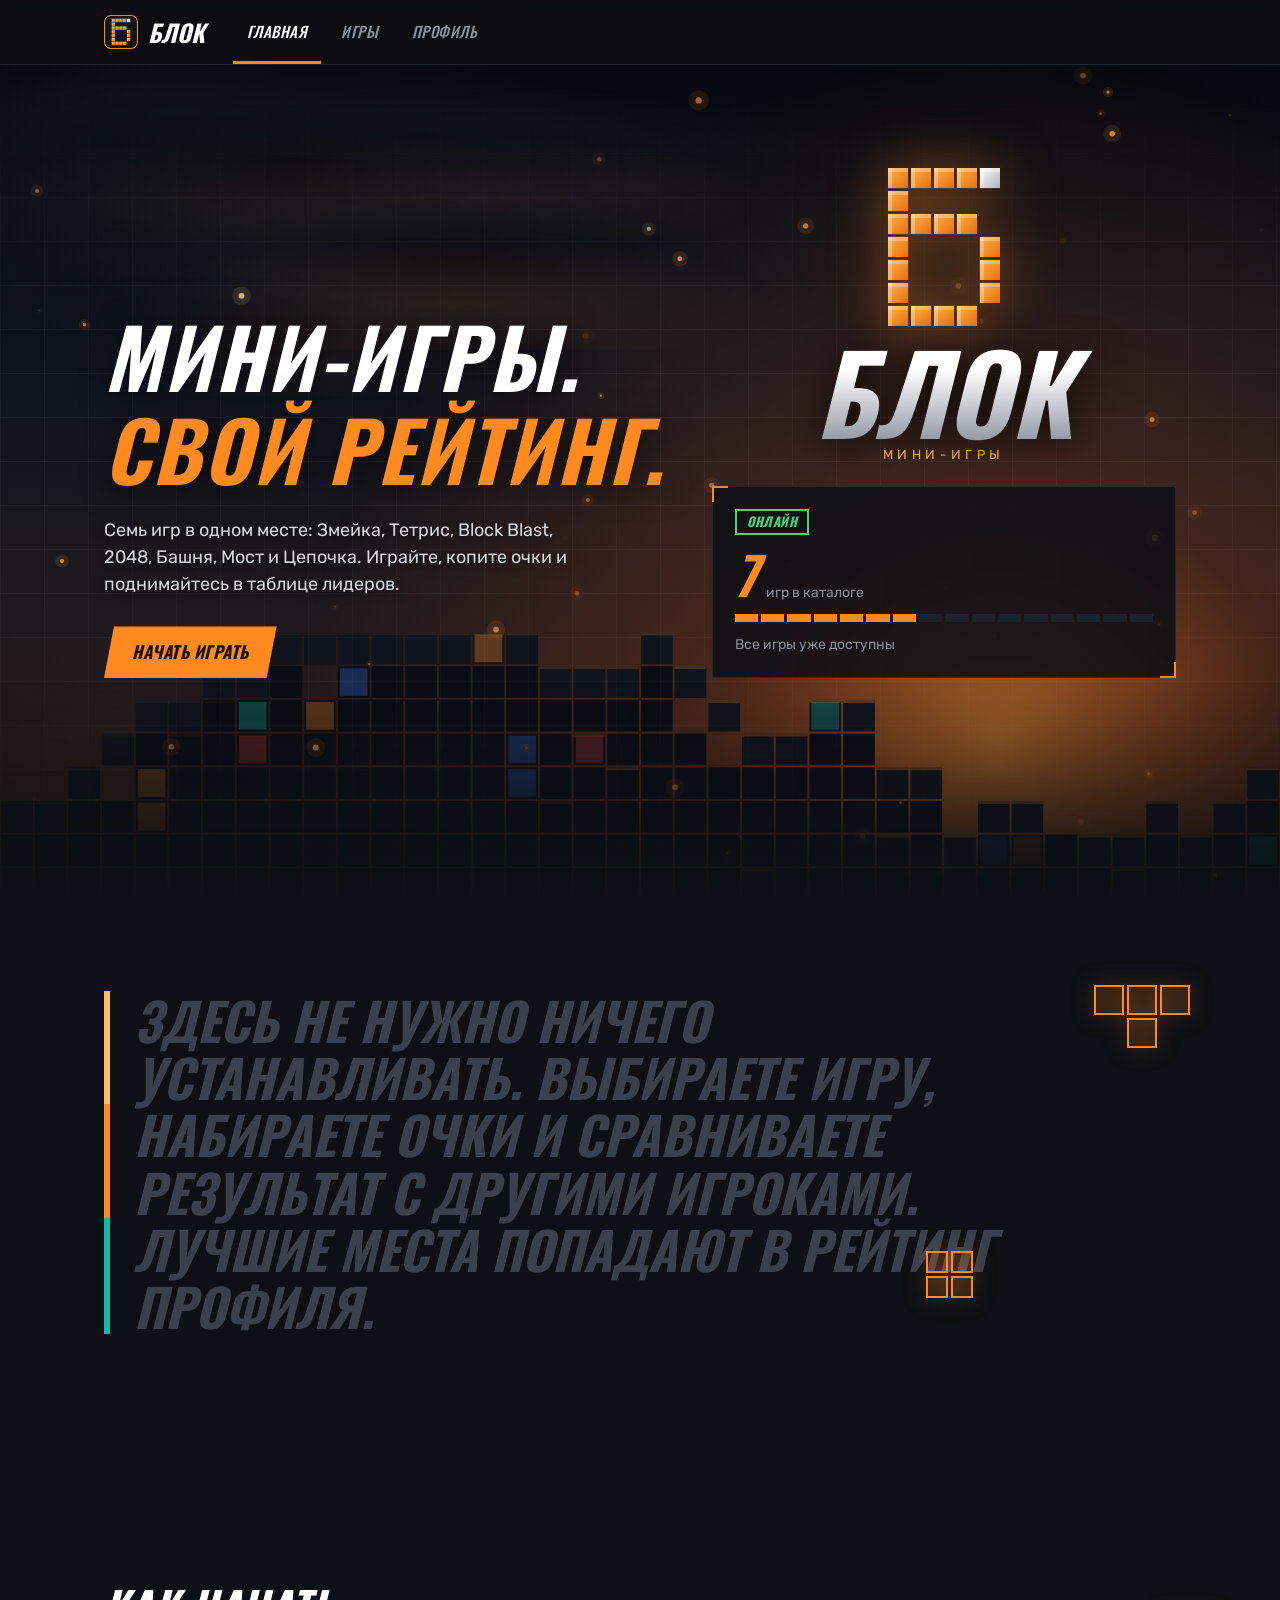
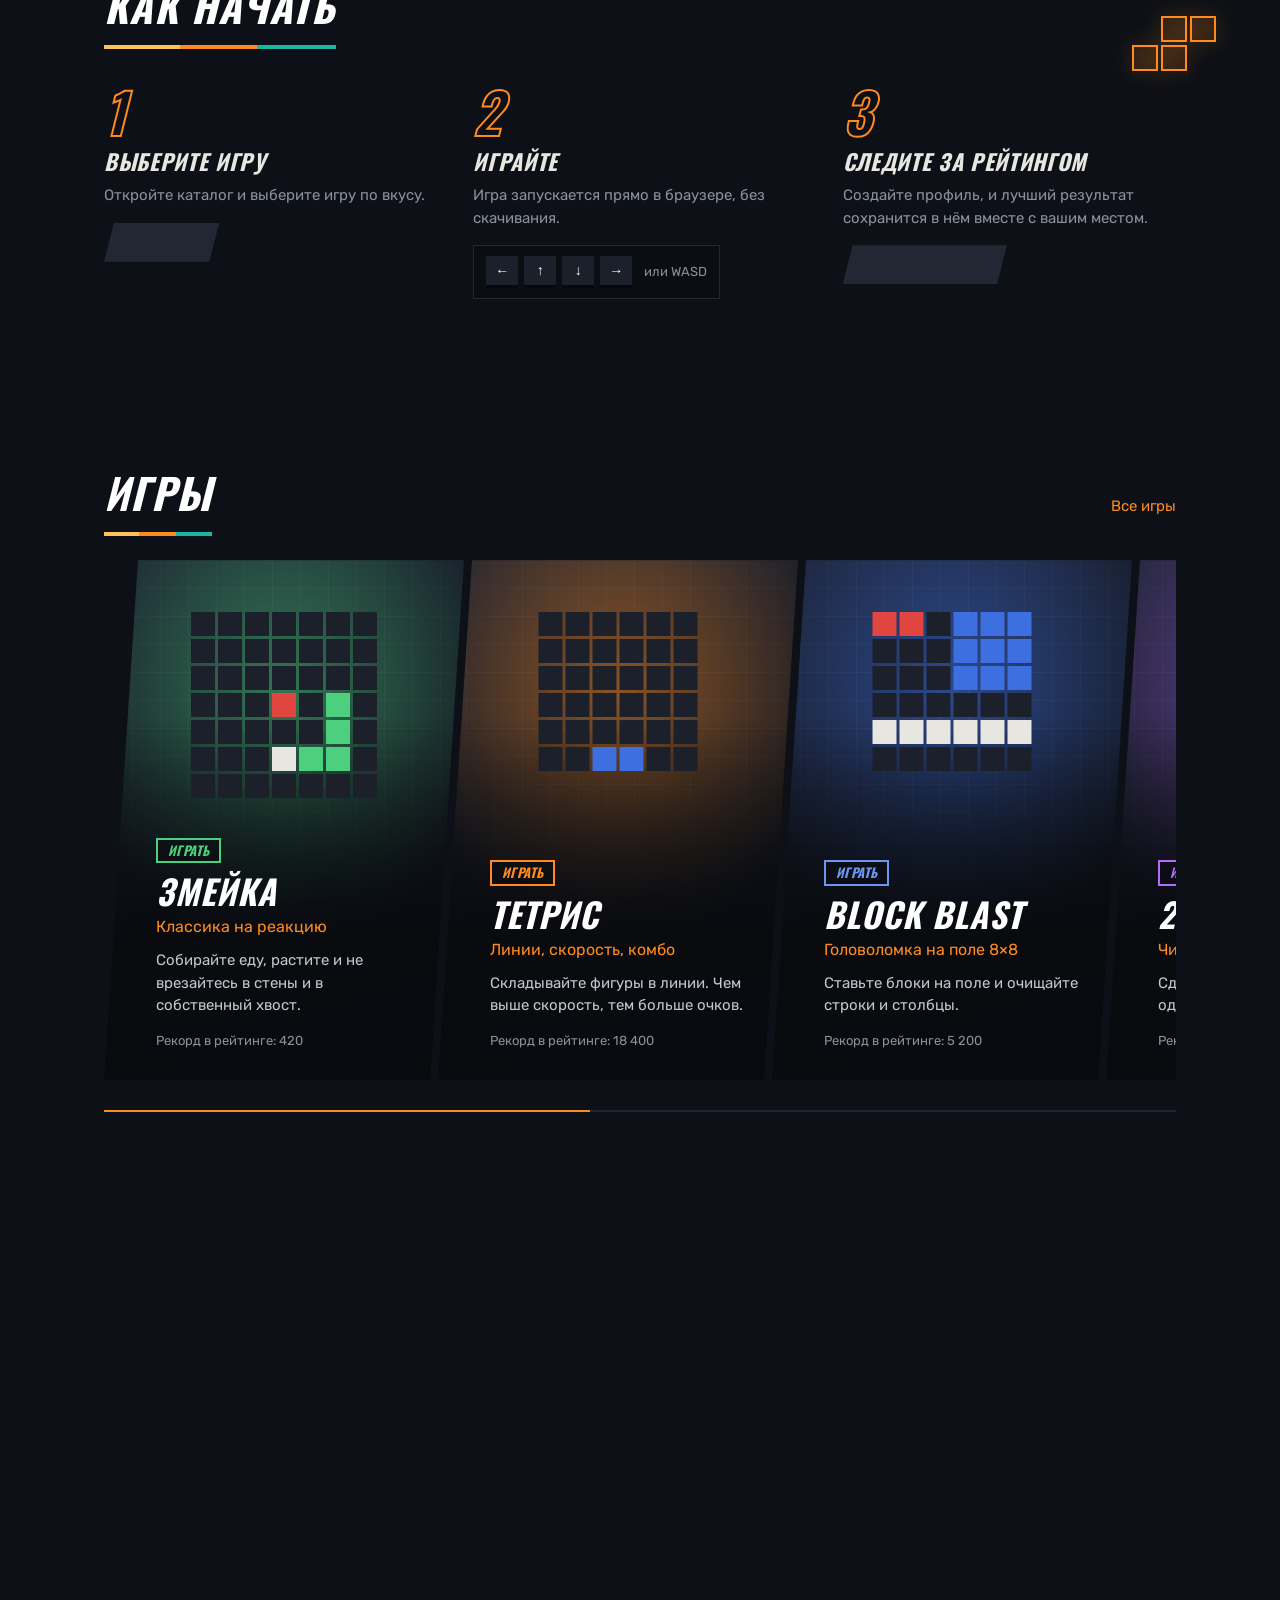
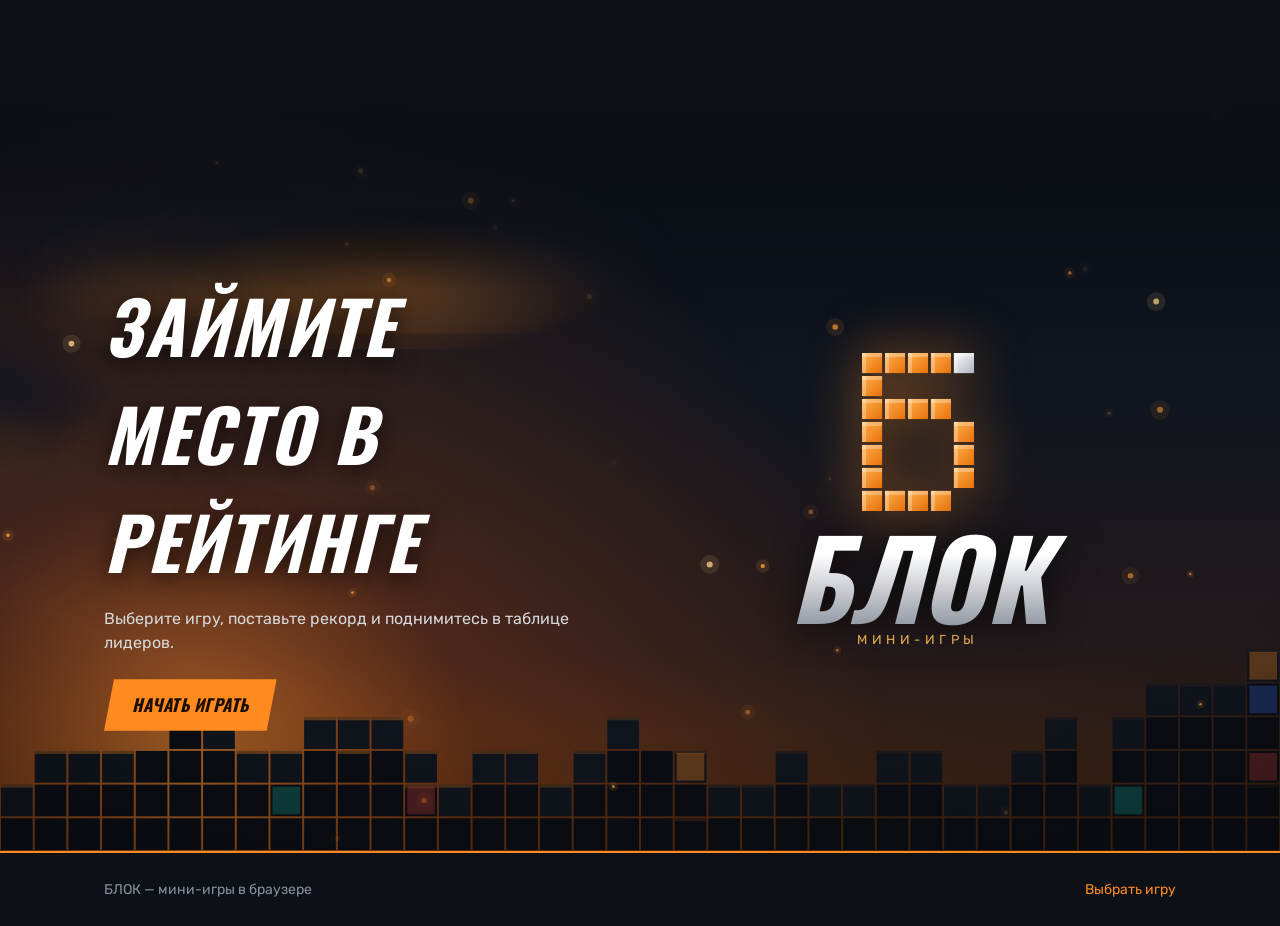
==== index.html @ c41e554f "test1" ====
<!DOCTYPE html>
<html lang="ru"><head><meta charset="UTF-8"><meta name="viewport" content="width=device-width, initial-scale=1">
<title>БЛОК — мини-игры</title>
<link href="https://fonts.googleapis.com/css2?family=Oswald:wght@500;700&family=Rubik:wght@400;500&display=swap" rel="stylesheet">
<link rel="icon" href="logo.svg" type="image/svg+xml"><link rel="stylesheet" href="style.css"></head><body><canvas id="bgfx" data-fx="page"></canvas>
<header><div class="wrap"><a class="logo" href="index.html"><img src="logo.svg" alt="" width="34" height="34">БЛОК</a><nav class="nav"><a href="index.html" class="on">Главная</a><a href="games.html">Игры</a><a href="profile.html">Профиль</a></nav></div></header>
<main>
<div class="hero"><div class="scene"><canvas data-fx="hero"></canvas></div><div id="rain"></div><div class="wrap">
 <div><h1>Мини-игры.<br><span>Свой рейтинг.</span></h1>
 <p>Семь игр в одном месте: Змейка, Тетрис, Block Blast, 2048, Башня, Мост и Цепочка. Играйте, копите очки и поднимайтесь в таблице лидеров.</p>
 <a class="btn main" href="games.html">Начать играть</a></div>
 <div class="right"><div class="emblem"><img class="mark" src="mark.svg" alt=""><div class="word">БЛОК</div><small>мини-игры</small></div>
 <div class="status"><span class="tag">Онлайн</span><div class="big">7<small>игр в каталоге</small></div>
 <div class="bar"><i class="f"></i><i class="f"></i><i class="f"></i><i class="f"></i><i class="f"></i><i class="f"></i><i class="f"></i><i></i><i></i><i></i><i></i><i></i><i></i><i></i><i></i><i></i></div>
 <div style="color:var(--muted);font-size:14px">Все игры уже доступны</div></div></div>
</div></div>
<div class="manifest"><i data-fl="2" data-s="30" style="right:7%;top:14%"></i><i data-fl="1" data-s="22" data-d="-4" style="right:24%;top:58%"></i><div class="wrap"><p class="reveal">Здесь не нужно ничего устанавливать. Выбираете игру, набираете очки и сравниваете результат с другими игроками. Лучшие места попадают в рейтинг профиля.</p></div></div>
<section><i data-fl="4" data-s="26" data-d="-2" style="right:5%;top:24%"></i><div class="wrap"><h2>Как начать</h2><div class="steps">
 <div><div class="n">1</div><h3>Выберите игру</h3><p>Откройте каталог и выберите игру по вкусу.</p><div class="act"><a class="btn sm" href="games.html">К каталогу</a></div></div>
 <div><div class="n">2</div><h3>Играйте</h3><p>Игра запускается прямо в браузере, без скачивания.</p><div class="keys"><kbd>←</kbd><kbd>↑</kbd><kbd>↓</kbd><kbd>→</kbd><span>или WASD</span></div></div>
 <div><div class="n">3</div><h3>Следите за рейтингом</h3><p>Создайте профиль, и лучший результат сохранится в нём вместе с вашим местом.</p><div class="act"><a class="btn sm" href="profile.html">Создать профиль</a></div></div>
</div></div></section>
<section class="hs" id="gamesRow"><div class="pin"><div class="wrap"><div class="head"><h2>Игры</h2><a href="games.html">Все игры</a></div>
 <div class="units">
  <a class="unit" href="play.html?g=snake" style="--c:rgba(76,208,125,.5);--ac:#4cd07d"><div class="cells" style="--n:7" id="hSnake"></div><span class="tag">Играть</span><h3>Змейка</h3><div class="sub">Классика на реакцию</div><p>Собирайте еду, растите и не врезайтесь в стены и в собственный хвост.</p><div class="m">Рекорд в рейтинге: <span data-top="snake"></span></div></a>
  <a class="unit" href="play.html?g=tetris" style="--c:rgba(255,138,31,.5);--ac:#ff8a1f"><div class="cells" style="--n:6" id="hTetris"></div><span class="tag">Играть</span><h3>Тетрис</h3><div class="sub">Линии, скорость, комбо</div><p>Складывайте фигуры в линии. Чем выше скорость, тем больше очков.</p><div class="m">Рекорд в рейтинге: <span data-top="tetris"></span></div></a>
  <a class="unit" href="play.html?g=blast" style="--c:rgba(61,111,224,.55);--ac:#6d96f2"><div class="cells" style="--n:6" id="hBlast"></div><span class="tag">Играть</span><h3>Block Blast</h3><div class="sub">Головоломка на поле 8×8</div><p>Ставьте блоки на поле и очищайте строки и столбцы.</p><div class="m">Рекорд в рейтинге: <span data-top="blast"></span></div></a>
 <a class="unit" href="play.html?g=g2048" style="--c:rgba(179,107,255,.5);--ac:#b36bff"><div class="cells" style="--n:4" id="hG2048"></div><span class="tag">Играть</span><h3>2048</h3><div class="sub">Числа и стратегия</div><p>Сдвигайте плитки и объединяйте одинаковые числа до 2048.</p><div class="m">Рекорд в рейтинге: <span data-top="g2048"></span></div></a>
 
 <a class="unit" href="play.html?g=tower" style="--c:rgba(25,181,165,.5);--ac:#19b5a5"><div class="cells" style="--n:6" id="hTower"></div><span class="tag">Играть</span><h3>Башня</h3><div class="sub">Один клик, точный расчёт</div><p>Ставьте блоки точно друг на друга и стройте башню как можно выше.</p><div class="m">Рекорд в рейтинге: <span data-top="tower"></span></div></a>
 <a class="unit" href="play.html?g=bridge" style="--c:rgba(255,193,90,.5);--ac:#ffc15a"><div class="cells" style="--n:7" id="hBridge"></div><span class="tag">Играть</span><h3>Мост</h3><div class="sub">Зажми, отпусти, перейди</div><p>Зажмите, чтобы мост вырос, и отпустите — он должен дотянуться до следующей площадки.</p><div class="m">Рекорд в рейтинге: <span data-top="bridge"></span></div></a>
 <a class="unit" href="play.html?g=chain" style="--c:rgba(255,92,138,.5);--ac:#ff5c8a"><div class="cells" style="--n:6" id="hChain"></div><span class="tag">Играть</span><h3>Цепочка</h3><div class="sub">Один взрыв — вся цепь</div><p>Запустите один взрыв так, чтобы он задел как можно больше шариков.</p><div class="m">Рекорд в рейтинге: <span data-top="chain"></span></div></a>
 </div><div class="track"><i></i></div></div></div></section>
<div class="final"><div class="scene"><canvas data-fx="final"></canvas></div><div class="wrap"><div><h2>Займите место в рейтинге</h2><p>Выберите игру, поставьте рекорд и поднимитесь в таблице лидеров.</p><a class="btn main" href="games.html">Начать играть</a></div><div class="emblem"><img class="mark" src="mark.svg" alt=""><div class="word">БЛОК</div><small>мини-игры</small></div></div></div>
</main>
<footer><div class="wrap"><span>БЛОК — мини-игры в браузере</span><a href="games.html" style="color:var(--accent);text-decoration:none">Выбрать игру</a></div></footer>
<script src="main.js"></script></body></html>
---- style.css ----
:root{--bg:#0d1016;--panel:#12151c;--line:#232831;--text:#e8e6e1;--muted:#8a909c;--accent:#ff8a1f;--amber:#ffc15a;--teal:#19b5a5;--ok:#4cd07d}
*{box-sizing:border-box;margin:0}
html{scroll-behavior:smooth;scroll-padding-top:80px}
body{background:var(--bg);color:var(--text);font:16px/1.5 Rubik,Arial,sans-serif}
h1,h2,h3,.nav a,.btn,.tag{font-family:Oswald,Impact,sans-serif;font-style:italic;text-transform:uppercase;letter-spacing:.03em}
.wrap{max-width:1120px;margin:0 auto;padding:0 24px}
#bgfx{position:fixed;inset:0;width:100%;height:100%;z-index:0;pointer-events:none;opacity:.75}
main,footer{position:relative;z-index:1}
header{position:sticky;top:0;z-index:20;background:rgba(10,12,17,.92);backdrop-filter:blur(6px);border-bottom:1px solid var(--line)}
header .wrap{display:flex;align-items:center;gap:28px;height:64px}
.logo{font:700 24px Oswald,sans-serif;font-style:italic;color:#fff;text-decoration:none;display:flex;gap:10px;align-items:center}
.logo i{display:grid;grid-template-columns:repeat(2,9px);gap:2px}
.logo i b{width:9px;height:9px;background:var(--accent)}
.logo i b:nth-child(3){background:#fff}
.nav{display:flex;gap:6px}
.nav a{color:var(--muted);text-decoration:none;padding:20px 14px 18px;border-bottom:3px solid transparent;font-weight:500;font-size:15px}
.nav a:hover,.nav a.on{color:#fff;border-color:var(--accent)}
.btn{display:inline-block;border:0;cursor:pointer;color:#fff;background:#222833;padding:13px 28px;font-weight:700;font-size:17px;text-decoration:none;clip-path:polygon(10px 0,100% 0,calc(100% - 10px) 100%,0 100%);transition:background .15s}
.btn:hover{background:#2e3542}
.btn.main{background:var(--accent);color:#1a0f00}
.btn.main:hover{background:#ffa03f}
.btn[disabled]{opacity:.45;cursor:not-allowed}
.btn.sm{padding:9px 20px;font-size:14px}
a:focus-visible,button:focus-visible{outline:2px solid var(--accent);outline-offset:2px}

/* ===== сцена: закат + силуэт из блоков + искры (рисуется в main.js) ===== */
.scene{position:absolute;inset:0;overflow:hidden;z-index:0;background:linear-gradient(180deg,#070910 0%,#10151f 40%,#241a1c 75%,#4a2810 100%)}
.scene canvas{position:absolute;inset:0;width:100%;height:100%;display:block}
.scene::after{content:"";position:absolute;inset:0;background:radial-gradient(120% 90% at 50% 40%,transparent 50%,rgba(5,6,9,.65))}
.hero{position:relative;min-height:calc(100vh - 64px);display:flex;align-items:center;overflow:hidden}
.hero::before{content:"";position:absolute;inset:0;z-index:1;background-image:linear-gradient(rgba(255,255,255,.05) 1px,transparent 1px),linear-gradient(90deg,rgba(255,255,255,.05) 1px,transparent 1px);background-size:44px 44px;mask-image:linear-gradient(transparent,#000 45%,transparent)}
#rain{position:absolute;inset:0;z-index:1;pointer-events:none}
.pc{position:absolute;top:-120px;display:grid;gap:3px;opacity:.4;animation:fall linear infinite}
.pc b{width:var(--s);height:var(--s);background:var(--c);box-shadow:inset 0 0 0 2px rgba(255,255,255,.18)}
@keyframes fall{to{transform:translateY(calc(100vh + 240px)) rotate(var(--r))}}
.hero .wrap{position:relative;z-index:2;width:100%;display:grid;grid-template-columns:1.1fr .9fr;gap:40px;align-items:end;padding-top:50px;padding-bottom:170px}
.hero h1{font-size:clamp(44px,6.4vw,84px);line-height:1.14;font-weight:700;color:#fff;text-shadow:0 4px 30px rgba(0,0,0,.6)}
.hero h1 span{color:var(--accent)}
.hero p{max-width:480px;margin:22px 0 28px;font-size:18px;color:#d6d8dd;text-shadow:0 2px 12px rgba(0,0,0,.8)}
.right{display:flex;flex-direction:column;gap:22px}
.emblem{text-align:center}
.mark{display:grid;grid-template-columns:repeat(2,46px);gap:5px;width:max-content;margin:0 auto 4px;filter:drop-shadow(0 0 26px rgba(255,138,31,.6));animation:bob 5s ease-in-out infinite}
.mark b{width:46px;height:46px;background:linear-gradient(135deg,#ffb04d,#e8710a);box-shadow:inset 0 0 0 3px rgba(255,255,255,.22)}
.mark b:nth-child(3){background:linear-gradient(135deg,#fff,#aeb3bd)}
@keyframes bob{50%{transform:translateY(-8px)}}
.word{font:700 clamp(64px,8.5vw,110px)/1 Oswald,sans-serif;font-style:italic;text-transform:uppercase;background:linear-gradient(#fff 30%,#8d939e);-webkit-background-clip:text;background-clip:text;color:transparent;filter:drop-shadow(0 4px 18px rgba(0,0,0,.7))}
.emblem small{display:block;color:var(--amber);letter-spacing:.35em;text-transform:uppercase;font-size:13px}
.status{background:rgba(14,16,22,.88);border:1px solid var(--line);padding:22px;position:relative}
.status::before,.status::after{content:"";position:absolute;width:14px;height:14px}
.status::before{top:-1px;left:-1px;border-top:2px solid var(--accent);border-left:2px solid var(--accent)}
.status::after{bottom:-1px;right:-1px;border-bottom:2px solid var(--accent);border-right:2px solid var(--accent)}
.tag{display:inline-block;border:2px solid var(--ok);color:var(--ok);padding:1px 10px;font-size:13px;font-weight:700}
.status .big{font:700 52px Oswald;font-style:italic;color:var(--accent);line-height:1.1;margin-top:10px}
.status .big small{font:400 14px Rubik;font-style:normal;color:var(--muted);margin-left:8px}
.bar{display:grid;grid-template-columns:repeat(16,1fr);gap:3px;margin:12px 0}
.bar i{height:8px;background:#1c212b}.bar i.f{background:var(--accent)}

.manifest{padding:90px 0 170px}
.manifest p{font:700 clamp(28px,4.4vw,52px)/1.1 Oswald,sans-serif;font-style:italic;text-transform:uppercase;border-left:6px solid;border-image:linear-gradient(var(--amber) 33%,var(--accent) 33% 66%,var(--teal) 66%) 1;padding-left:24px;max-width:900px}
.manifest .w{color:#3a404c;transition:color .35s}.manifest .w.lit{color:#fff}
section{padding:70px 0}
h2{font-size:42px;font-weight:700;color:#fff;display:inline-block;padding-bottom:8px;border-bottom:4px solid;border-image:linear-gradient(90deg,var(--amber) 33%,var(--accent) 33% 66%,var(--teal) 66%) 1;margin-bottom:34px}
.steps{display:grid;grid-template-columns:repeat(3,1fr);gap:36px}
.steps .n{font:700 56px Oswald;font-style:italic;color:transparent;-webkit-text-stroke:2px var(--accent);line-height:1}
.steps h3{font-size:22px;margin:6px 0}.steps p{color:var(--muted);font-size:15px}

.final{position:relative;overflow:hidden;padding:200px 0 120px}
.final .wrap{position:relative;z-index:2;display:grid;grid-template-columns:1fr 1fr;gap:40px;align-items:center}
.final h2{border:0;font-size:clamp(40px,6vw,72px);margin-bottom:12px;padding:0;text-shadow:0 4px 24px rgba(0,0,0,.7)}
.final p{color:#d6d8dd;margin-bottom:24px;max-width:480px}
footer{border-top:2px solid var(--accent);padding:26px 0;color:var(--muted);font-size:14px;background:var(--bg)}
footer .wrap{display:flex;justify-content:space-between;gap:12px;flex-wrap:wrap}

/* ===== баннер внутренних страниц ===== */
.banner{position:relative;height:300px;display:flex;align-items:flex-end;overflow:hidden;clip-path:polygon(0 0,100% 0,100% calc(100% - 44px),0 100%)}
.banner .wrap{position:relative;z-index:2;width:100%;padding-bottom:80px}
.banner h1{font-size:clamp(44px,7vw,76px);line-height:1;color:#fff;display:inline-block;padding-bottom:10px;border-bottom:4px solid;border-image:linear-gradient(90deg,var(--amber) 33%,var(--accent) 33% 66%,var(--teal) 66%) 1;text-shadow:0 4px 24px rgba(0,0,0,.7)}
.banner p{color:#d6d8dd;margin-top:12px;max-width:520px}
.page{padding:30px 0 100px;min-height:60vh}

/* ===== игры ===== */
.games{display:grid;grid-template-columns:repeat(3,1fr);gap:22px}
.game{position:relative;display:flex;flex-direction:column;background:#10131a;transition:transform .2s;clip-path:polygon(0 0,calc(100% - 28px) 0,100% 28px,100% 100%,28px 100%,0 calc(100% - 28px))}
.game::before{content:"";position:absolute;top:0;left:0;right:0;height:3px;background:var(--ac);z-index:3}
.game:hover{transform:translateY(-6px)}
.thumb{height:240px;position:relative;display:grid;place-items:center;overflow:hidden;background:radial-gradient(90% 90% at 50% 115%,var(--c),transparent 70%),linear-gradient(160deg,#1a2030,#0a0c11)}
.thumb::before{content:"";position:absolute;inset:0;background-image:linear-gradient(rgba(255,255,255,.05) 1px,transparent 1px),linear-gradient(90deg,rgba(255,255,255,.05) 1px,transparent 1px);background-size:26px 26px;mask-image:radial-gradient(circle,#000,transparent 75%)}
.thumb .tag{position:absolute;left:14px;bottom:14px;color:var(--ac);border-color:var(--ac);background:rgba(10,12,17,.85);z-index:2}
.game .body{padding:22px;display:flex;flex-direction:column;gap:10px;flex:1}
.game h3{font-size:28px;color:#fff}
.game p{color:var(--muted);font-size:14px;flex:1}
.meta{display:flex;gap:8px;flex-wrap:wrap;list-style:none;padding:0}
.meta li{font-size:12px;color:#c9ccd3;background:#1b202a;padding:3px 10px}
.game .btn{align-self:flex-start;margin-top:4px}
.cells{position:relative;z-index:1;display:grid;grid-template-columns:repeat(var(--n),24px);gap:3px;transition:filter .2s}
.game:hover .cells{filter:drop-shadow(0 0 16px var(--ac))}
.cells b{width:24px;height:24px;background:#1b202a;transition:background .25s}
.cells b.a{background:var(--accent)}.cells b.w{background:#e8e6e1}.cells b.g{background:var(--ok)}.cells b.u{background:#3d6fe0}.cells b.r{background:#e0453f}.cells b.t{background:var(--teal)}.cells b.y{background:var(--amber)}

/* ===== вход и профиль ===== */
.auth{display:grid;grid-template-columns:1fr 1fr;max-width:900px;margin:0 auto;background:var(--panel);border:1px solid var(--line)}
.auth .side{position:relative;min-height:440px;padding:36px;overflow:hidden}
.auth .side .tx{position:relative;z-index:2}
.auth .side h2{border:0;font-size:34px;padding:0;margin-bottom:12px}
.auth .side ul{list-style:none;padding:0;color:#d6d8dd;display:grid;gap:10px;font-size:15px}
.auth .side li::before{content:"";display:inline-block;width:10px;height:10px;background:var(--accent);margin-right:10px}
.auth form{padding:32px;display:flex;flex-direction:column;gap:14px}
.mode,.tabs{display:flex;gap:6px}
.mode button{flex:1;font:700 15px Oswald;font-style:italic;text-transform:uppercase;background:#1b202a;color:var(--muted);border:0;padding:10px;cursor:pointer}
.mode button.on{background:var(--accent);color:#1a0f00}
label{font-size:13px;color:var(--muted);display:grid;gap:6px}
input{background:#0b0d12;border:1px solid var(--line);color:#fff;padding:12px;font:500 16px Rubik;width:100%}
input:focus{outline:2px solid var(--accent);border-color:transparent}
.err{color:#ff7a6e;font-size:14px;min-height:21px}
.hide{display:none!important}
.profile{display:grid;grid-template-columns:300px 1fr;gap:20px}
.card{background:rgba(18,21,28,.94);border:1px solid var(--line);padding:24px}
.me{text-align:center;position:relative;overflow:hidden}
.me::before{content:"";position:absolute;inset:0 0 auto;height:140px;background:radial-gradient(80% 100% at 50% 0,rgba(255,138,31,.35),transparent)}
.me>*{position:relative}
.ava{width:84px;height:84px;border-radius:50%;background:linear-gradient(135deg,var(--accent),#7a3b00);display:grid;place-items:center;font:700 38px Oswald;margin:0 auto 12px;box-shadow:0 0 0 4px rgba(255,138,31,.25)}
.me h3{font-size:28px;color:#fff}.me small{color:var(--muted)}
.sum{display:flex;justify-content:space-around;margin:18px 0;color:var(--muted);font-size:13px}
.sum b{display:block;font:700 28px Oswald;font-style:italic;color:var(--accent)}
.places{list-style:none;padding:0;margin:0 0 18px;display:grid;gap:8px;text-align:left}
.places li{display:flex;justify-content:space-between;background:#0e1118;padding:9px 12px;font-size:14px;border-left:3px solid var(--c)}
.gtabs{display:grid;grid-template-columns:repeat(auto-fit,minmax(150px,1fr));gap:12px;margin-bottom:16px}
.gtab{position:relative;overflow:hidden;text-align:left;border:0;border-bottom:4px solid transparent;color:#fff;padding:18px;min-height:120px;cursor:pointer;background:radial-gradient(120% 140% at 100% 100%,var(--cg),transparent 65%),#141821;clip-path:polygon(0 0,calc(100% - 18px) 0,100% 18px,100% 100%,0 100%);transition:transform .15s}
.gtab::before{content:"";position:absolute;right:-6px;bottom:-6px;width:96px;height:96px;background-image:linear-gradient(var(--c) 2px,transparent 2px),linear-gradient(90deg,var(--c) 2px,transparent 2px);background-size:24px 24px;opacity:.25}
.gtab:hover{transform:translateY(-3px)}
.gtab.on{border-bottom-color:var(--c);background:radial-gradient(120% 140% at 100% 100%,var(--cg),transparent 55%),#1a1f2a}
.gtab h4{font:700 22px Oswald;font-style:italic;text-transform:uppercase;position:relative}
.gtab span{display:block;color:#c9ccd3;font-size:13px;position:relative}
table{width:100%;border-collapse:collapse}
th,td{text-align:left;padding:11px 8px;border-bottom:1px solid var(--line);font-size:15px}
th{color:var(--muted);font-weight:500;font-size:13px}
.pl{display:inline-grid;place-items:center;width:30px;height:30px;background:#1b202a;font:700 16px Oswald;font-style:italic}
.pl.p1{background:var(--amber);color:#1a0f00}.pl.p2{background:#c8ccd4;color:#111}.pl.p3{background:#c8793a;color:#111}
.meter{height:5px;background:#1b202a;margin-top:6px}.meter i{display:block;height:100%;background:var(--accent)}
tr.you td{background:rgba(255,138,31,.12);color:#fff}
.out{margin-top:14px;width:100%}

@media(max-width:860px){.hero .wrap,.profile,.auth,.final .wrap{grid-template-columns:1fr}.steps,.games,.gtabs{grid-template-columns:1fr}.nav a{padding:20px 8px 18px;font-size:13px}.auth .side{min-height:220px}.hero .wrap{padding-bottom:110px}}
@media(prefers-reduced-motion:reduce){.pc{display:none}html{scroll-behavior:auto}.mark{animation:none}}

/* плавные переходы: низ главного экрана и верх финального блока растворяются в фон */
.hero::after{content:"";position:absolute;left:0;right:0;bottom:0;height:220px;z-index:1;pointer-events:none;background:linear-gradient(to bottom,rgba(13,16,22,0),rgba(13,16,22,.55) 55%,var(--bg))}
.final::before{content:"";position:absolute;left:0;right:0;top:0;height:220px;z-index:1;pointer-events:none;background:linear-gradient(to bottom,var(--bg),rgba(13,16,22,.55) 45%,rgba(13,16,22,0))}

/* парящие фигуры (как дроны на образце) */
.manifest,section{position:relative}
.fl{position:absolute;display:grid;gap:3px;pointer-events:none;animation:drift 9s ease-in-out infinite alternate;filter:drop-shadow(0 0 10px rgba(255,138,31,.5))}
.fl b{width:var(--s);height:var(--s);border:2px solid var(--accent);background:rgba(255,138,31,.1)}
.fl span{width:var(--s);height:var(--s)}
@keyframes drift{from{transform:translate(-26px,0) rotate(-10deg)}to{transform:translate(30px,-20px) rotate(12deg)}}

/* действия в шагах */
.steps .act{margin-top:16px}
.keys{display:inline-flex;align-items:center;gap:6px;flex-wrap:wrap;border:1px solid var(--line);background:rgba(10,12,17,.75);padding:10px 12px;margin-top:16px}
kbd{display:grid;place-items:center;min-width:32px;height:32px;padding:0 8px;background:#1b202a;border-bottom:3px solid #07090d;color:#fff;font:500 14px Rubik}
.keys span{color:var(--muted);font-size:13px;margin-left:6px}

/* список игр на главной */
.head{display:flex;justify-content:space-between;align-items:baseline;gap:20px}
.head a{color:var(--accent);text-decoration:none;font-size:15px}
.head a:hover{text-decoration:underline}
.units{display:flex;overflow-x:auto;scroll-snap-type:x mandatory;scrollbar-width:none;padding-bottom:2px}
.units::-webkit-scrollbar{display:none}
.unit{position:relative;flex:1 0 360px;min-height:520px;margin-right:-26px;display:flex;flex-direction:column;justify-content:flex-end;padding:28px 44px 30px 52px;color:inherit;text-decoration:none;scroll-snap-align:start;clip-path:polygon(34px 0,100% 0,calc(100% - 34px) 100%,0 100%);background:radial-gradient(90% 70% at 50% 25%,var(--c),transparent 70%),linear-gradient(160deg,#1c2232,#0a0c11);transition:filter .25s}
.unit:last-child{margin-right:0}
.unit:hover{filter:brightness(1.18)}
.unit::before{content:"";position:absolute;inset:0;background-image:linear-gradient(rgba(255,255,255,.05) 1px,transparent 1px),linear-gradient(90deg,rgba(255,255,255,.05) 1px,transparent 1px);background-size:28px 28px;mask-image:radial-gradient(circle at 50% 25%,#000,transparent 70%)}
.unit::after{content:"";position:absolute;inset:0;background:linear-gradient(transparent 30%,rgba(8,10,14,.93) 72%)}
.unit>*{position:relative;z-index:2}
.unit .cells{position:absolute;top:52px;left:50%;transform:translateX(-50%)}
.unit:hover .cells{filter:drop-shadow(0 0 16px var(--ac))}
.unit .tag{align-self:flex-start;color:var(--ac);border-color:var(--ac);background:rgba(10,12,17,.6);margin-bottom:10px}
.unit h3{font-size:34px;line-height:1.05;color:#fff}
.unit .sub{color:var(--accent);font-size:16px;margin:6px 0 10px}
.unit p{color:#c3c6cd;font-size:15px}
.unit .m{margin-top:14px;font-size:13px;color:var(--muted)}
.track{position:relative;height:2px;background:#1e2430;margin-top:28px}
.track i{position:absolute;top:0;left:0;height:100%;width:100%;background:var(--accent)}
@media(prefers-reduced-motion:reduce){.fl{animation:none}}

.games{grid-template-columns:repeat(auto-fit,minmax(240px,1fr))}
.banner.sm{height:190px}.banner.sm .wrap{padding-bottom:62px}
.play{display:grid;grid-template-columns:auto 300px;gap:24px;justify-content:center;align-items:start}
.stage{position:relative}
#cv{display:block;max-width:100%;height:auto;background:#0b0d12;border:1px solid var(--line);touch-action:none}
.ov{position:absolute;inset:0;display:none;place-items:center;align-content:center;gap:12px;text-align:center;background:rgba(8,10,14,.84)}
.ov h3{font-size:38px;color:#fff}.ov p{color:var(--muted)}
.side2{display:flex;flex-direction:column;gap:10px}
.side2 .lab{color:var(--muted);font-size:13px}
.side2 .score{font:700 56px/1 Oswald;font-style:italic;color:var(--accent)}
.side2 .bst{font:700 28px/1 Oswald;font-style:italic;color:#fff}
.side2 .row{display:flex;gap:8px;flex-wrap:wrap}
.side2 a:not(.btn){color:var(--accent)}
#nx{background:#10131a;border:1px solid var(--line)}
@media(max-width:860px){.play{grid-template-columns:1fr}}

.logo img{display:block;width:34px;height:34px}
img.mark{display:block;width:112px;height:auto;margin:0 auto 10px}

/* список игр: при прокрутке блок закрепляется, и вертикальная прокрутка двигает карточки вбок */
body{overflow-x:clip}
.hs{padding:0}
.hs .pin{position:sticky;top:65px;height:calc(100vh - 65px);display:flex;align-items:center}
.hs .pin>.wrap{width:100%}
.hs h2{margin-bottom:24px}
.hs .units{overflow:hidden;scroll-snap-type:none}
.hs .unit{scroll-snap-align:none;min-height:clamp(380px,calc(100vh - 300px),520px)}

/* каталог из пяти игр: 3 карточки в первом ряду и 2 более широкие во втором, без «сироты» */
@media(min-width:861px){
.games{grid-template-columns:repeat(12,1fr)}
.game{grid-column:span 4}
.game:nth-child(n+4){grid-column:span 3}
.game:nth-child(n+4) .thumb{height:220px}
}

/* баннер страницы игры: высота подстраивается под текст, заголовок не уходит под шапку */
.banner.sm{height:auto;min-height:190px}
.banner.sm .wrap{padding-top:44px}
.banner.sm p{max-width:680px}
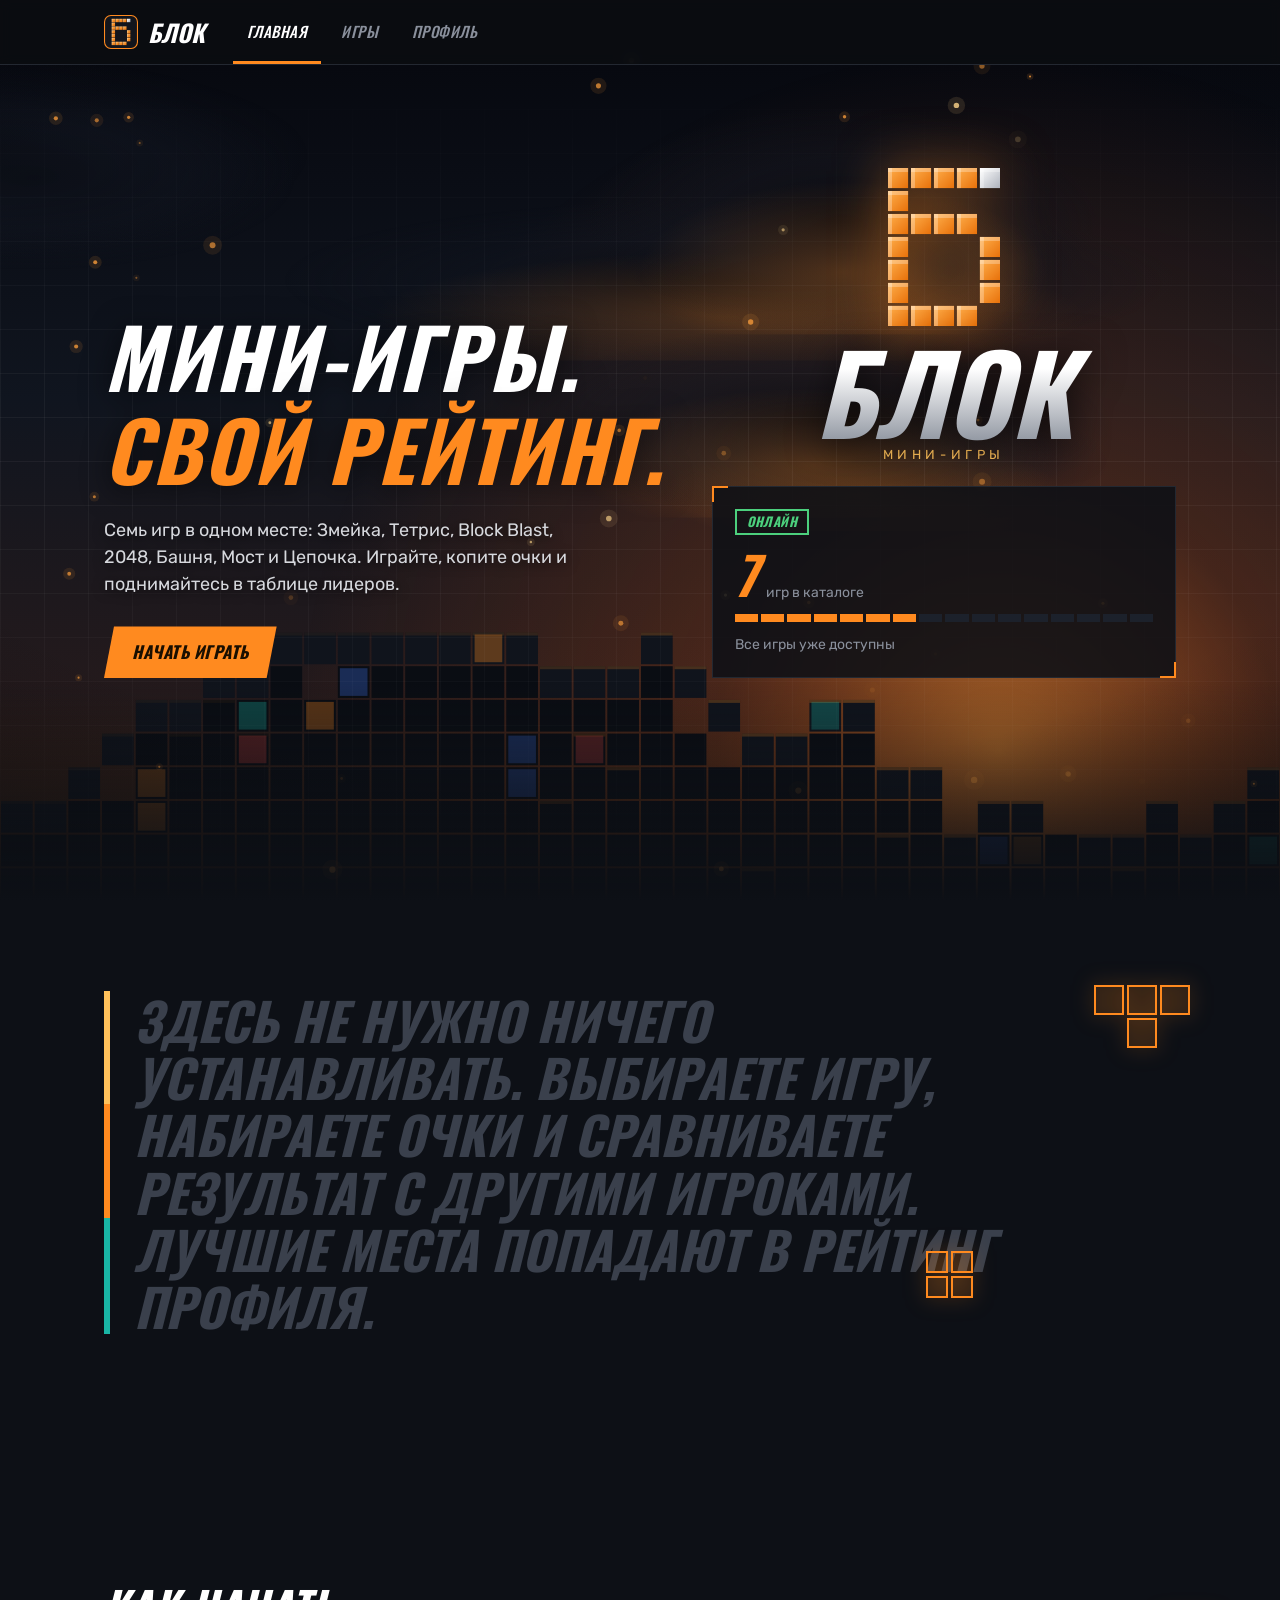
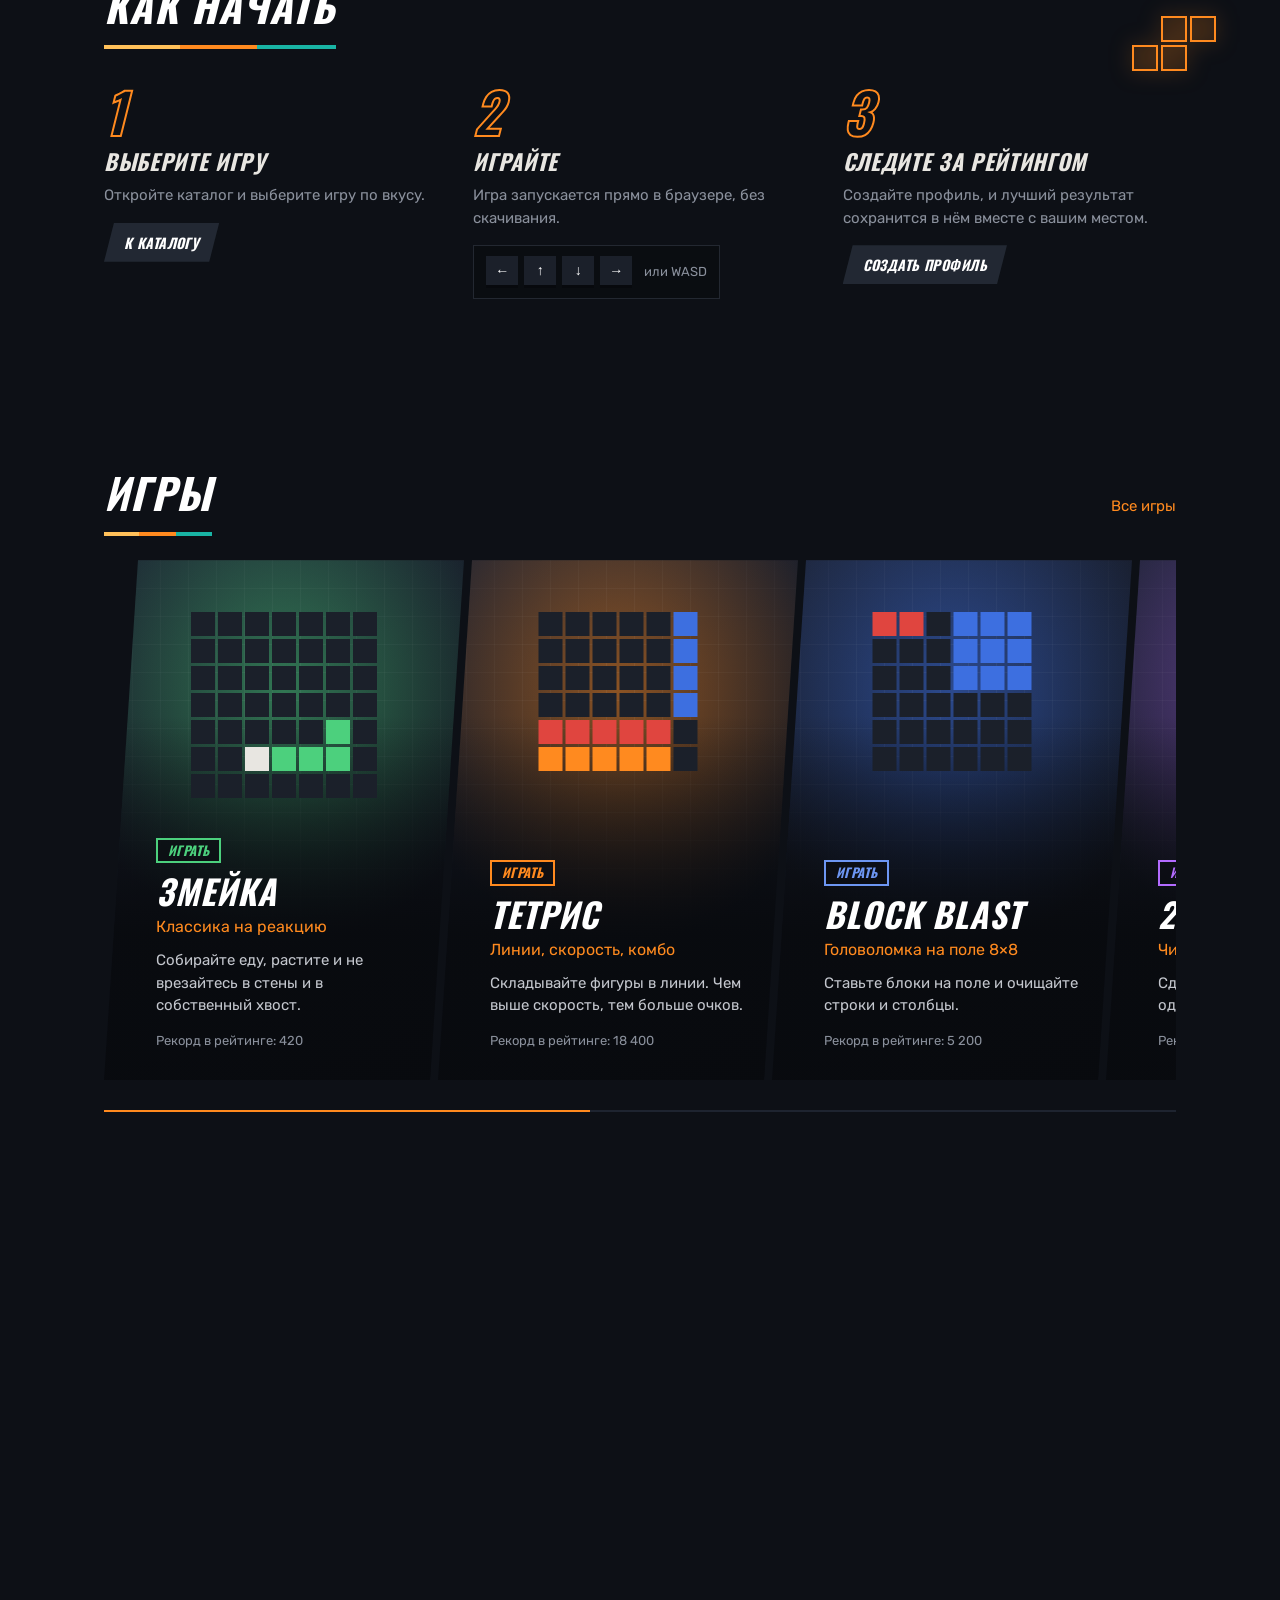
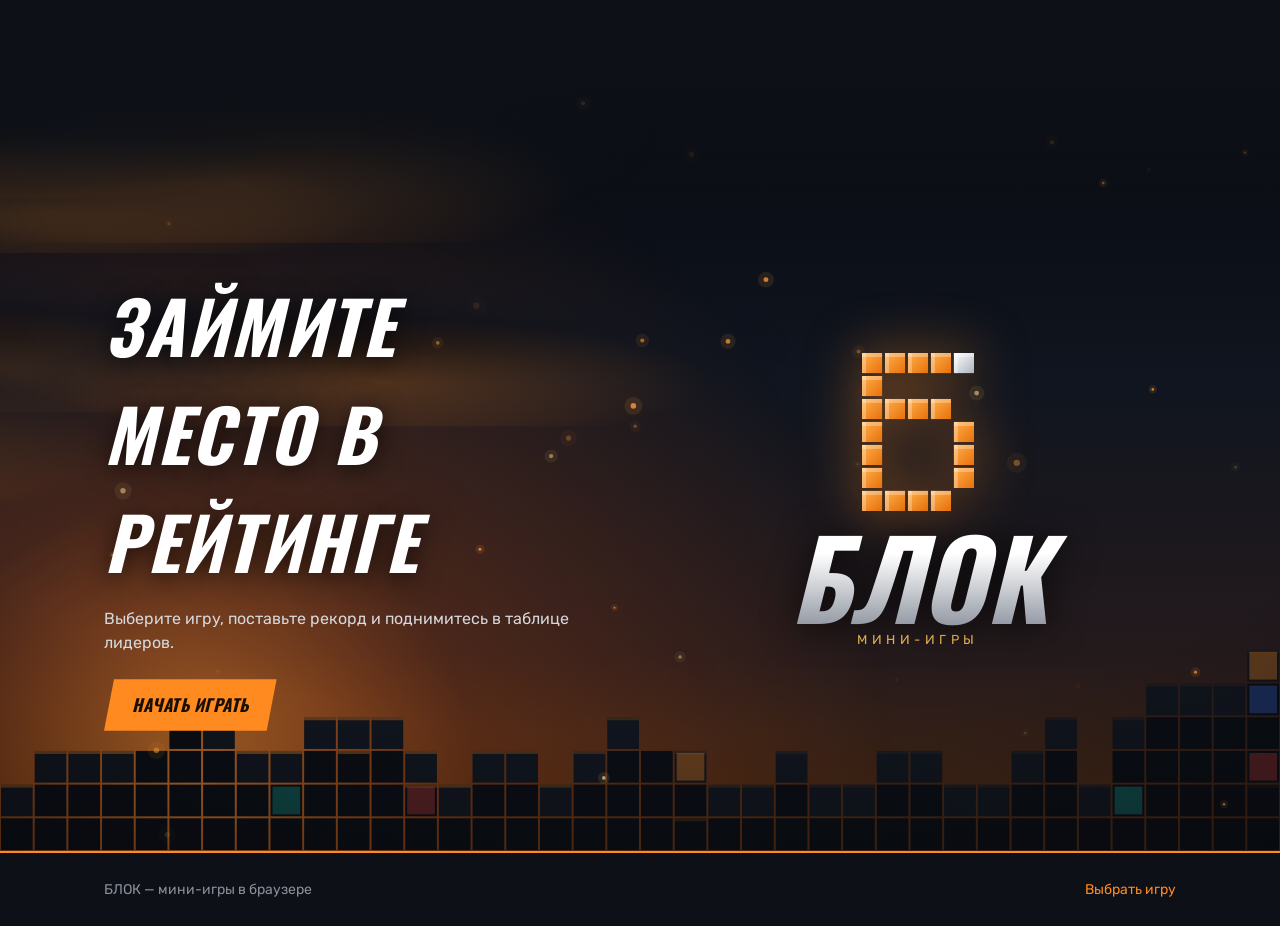
==== commit 40421236: "Add files via upload" ====
--- a/index.html
+++ b/index.html
@@ -2,7 +2,7 @@
 <html lang="ru"><head><meta charset="UTF-8"><meta name="viewport" content="width=device-width, initial-scale=1">
 <title>БЛОК — мини-игры</title>
 <link href="https://fonts.googleapis.com/css2?family=Oswald:wght@500;700&family=Rubik:wght@400;500&display=swap" rel="stylesheet">
-<link rel="icon" href="logo.svg" type="image/svg+xml"><link rel="stylesheet" href="style.css"></head><body><canvas id="bgfx" data-fx="page"></canvas>
+<link rel="icon" href="logo.svg" type="image/svg+xml"><link rel="manifest" href="manifest.webmanifest"><meta name="theme-color" content="#0d1016"><link rel="apple-touch-icon" href="icon-192.png"><link rel="stylesheet" href="style.css"></head><body><canvas id="bgfx" data-fx="page"></canvas>
 <header><div class="wrap"><a class="logo" href="index.html"><img src="logo.svg" alt="" width="34" height="34">БЛОК</a><nav class="nav"><a href="index.html" class="on">Главная</a><a href="games.html">Игры</a><a href="profile.html">Профиль</a></nav></div></header>
 <main>
 <div class="hero"><div class="scene"><canvas data-fx="hero"></canvas></div><div id="rain"></div><div class="wrap">
